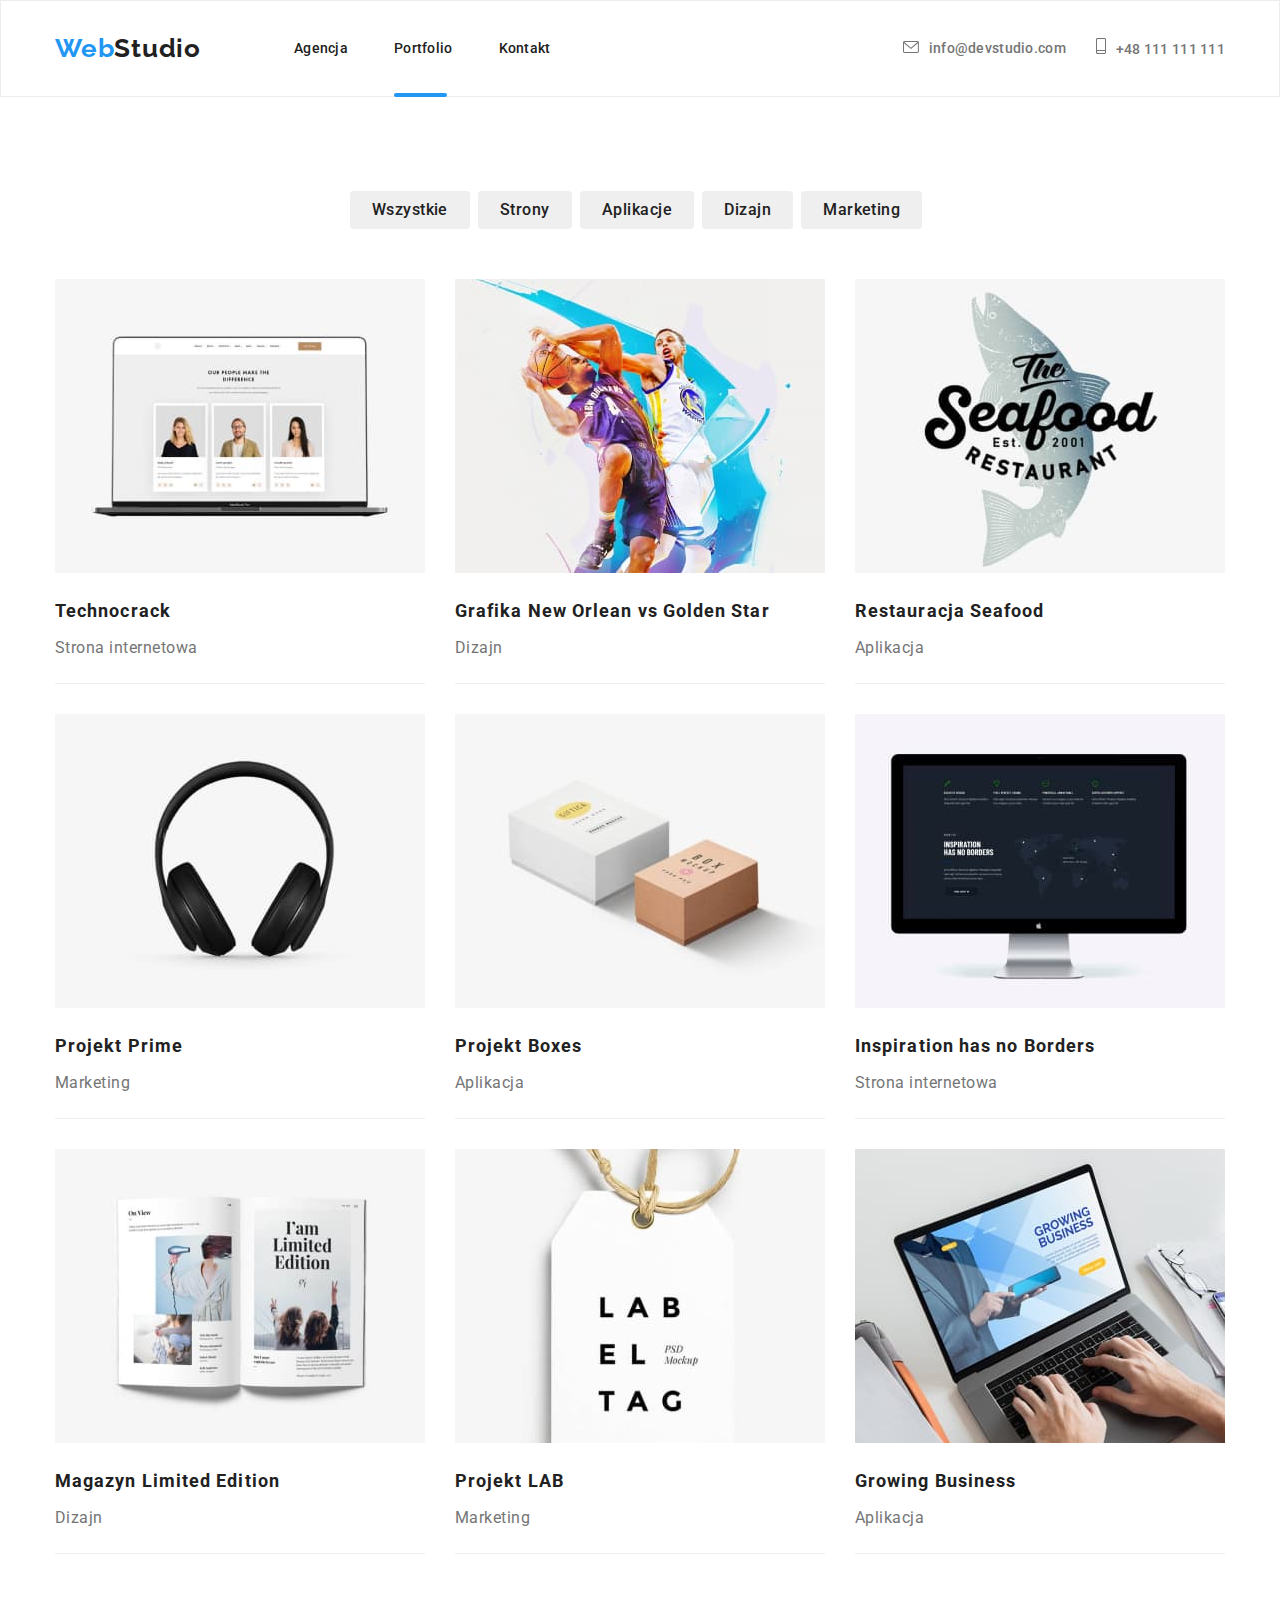
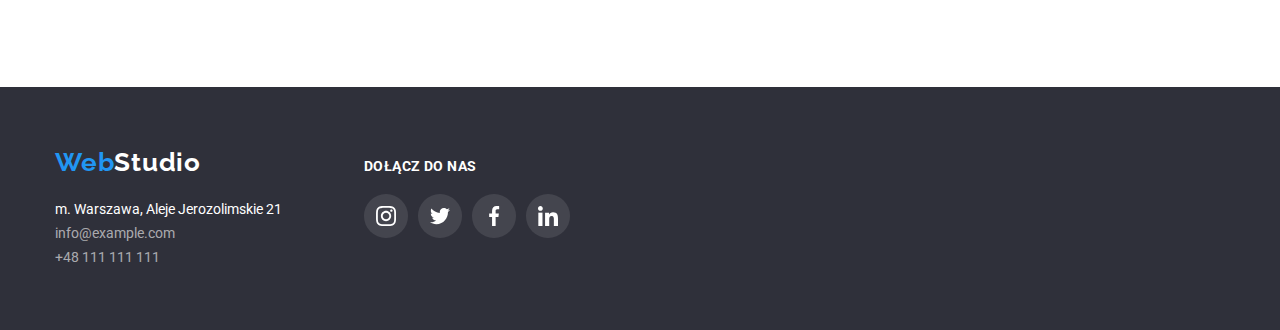
==== portfolio.html @ 40a204f6 "update" ====
<!DOCTYPE html>
<html lang="en">
  <head>
    <meta charset="UTF-8" />
    <meta http-equiv="X-UA-Compatible" content="IE=edge" />
    <meta name="viewport" content="width=device-width, initial-scale=1.0" />
    <link
      rel="stylesheet"
      href="https://cdnjs.cloudflare.com/ajax/libs/modern-normalize/1.0.0/modern-normalize.min.css"
    />
    <link rel="stylesheet" href="./css/styles.css" />
    <link rel="preconnect" href="https://fonts.gstatic.com" />
    <link
      href="https://fonts.googleapis.com/css2?family=Raleway:wght@700&family=Roboto:wght@400;500;700;900&display=swap"
      rel="stylesheet"
    />
    <title>Portfolio</title>
  </head>
  <body>
    <header class="header">
      <div class="container">
        <nav class="navigation">
          <a class="navigation-logo" href="./index.html"
            ><span class="logo-first-word">Web</span
            ><span class="logo-second-word-light-theme">Studio</span></a
          >
          <ul class="navigation-list list">
            <li class="navigation-list-item">
              <a class="navigation-list-item-link" href="./index.html"
                >Agencja</a
              >
            </li>
            <li class="navigation-list-item">
              <div class="decoration">
                <a class="navigation-list-item-link" href="#">Portfolio</a>
              </div>
            </li>
            <li class="navigation-list-item">
              <a class="navigation-list-item-link" href="./index.html"
                >Kontakt</a
              >
            </li>
          </ul>
        </nav>
        <ul class="contact-list list">
          <li class="contact-list-item">
            <a class="contact-list-item-link" href="mailto:info@devstudio.com">
              <svg class="icon-envelope">
                <use href="./images/icons.svg#icon-envelope"></use></svg
              >info@devstudio.com</a
            >
          </li>
          <li class="contact-list-item">
            <a class="contact-list-item-link" href="tel:+48111111111">
              <svg class="icon-smartphone">
                <use href="./images/icons.svg#icon-smartphone"></use></svg
              >+48 111 111 111</a
            >
          </li>
        </ul>
      </div>
    </header>
    <main>
      <!--filters-->

      <div class="filters">
        <div class="container">
          <ul class="buttons-list list">
            <li class="buttons-list-item">
              <button class="buttons-list-item-name" type="button">
                Wszystkie
              </button>
            </li>
            <li class="buttons-list-item">
              <button class="buttons-list-item-name" type="button">
                Strony
              </button>
            </li>
            <li class="buttons-list-item">
              <button class="buttons-list-item-name" type="button">
                Aplikacje
              </button>
            </li>
            <li class="buttons-list-item">
              <button class="buttons-list-item-name" type="button">
                Dizajn
              </button>
            </li>
            <li class="buttons-list-item">
              <button class="buttons-list-item-name" type="button">
                Marketing
              </button>
            </li>
          </ul>
        </div>
      </div>

      <!--projects-->
      <div class="projects">
        <div class="container">
          <ul class="projects-list list">
            <li class="projects-list-item">
              <div class="box">
                <div class="overlay">
                  <p class="overlay-text">
                    Technocrack jest popularną platformą wykorzystywaną do
                    rozpowszechniania koronawirusa. Firmy wykorzystują tę
                    platformę do celów szpiegowskich i ataków na
                    niezabezpieczone serwery konkurencji
                  </p>
                </div>
                <img
                  class="projects-list-item-photo"
                  src="./images/projects/projects-img1.jpg"
                  alt="Zdjęcie strony internetowej"
                  width="370"
                  height="294"
                />
              </div>
              <h3 class="projects-list-item-name">Technocrack</h3>
              <p class="projects-list-item-description">Strona internetowa</p>
            </li>

            <li class="projects-list-item">
              <div class="box">
                <div class="overlay">
                  <p class="overlay-text">
                    Technocrack jest popularną platformą wykorzystywaną do
                    rozpowszechniania koronawirusa. Firmy wykorzystują tę
                    platformę do celów szpiegowskich i ataków na
                    niezabezpieczone serwery konkurencji
                  </p>
                </div>
                <img
                  class="projects-list-item-photo"
                  src="./images/projects/projects-img2.jpg"
                  alt="Grafika koszykarzy New Orlean vs Golden Star"
                  width="370"
                  height="294"
                />
              </div>
              <h3 class="projects-list-item-name">
                Grafika New Orlean vs Golden Star
              </h3>
              <p class="projects-list-item-description">Dizajn</p>
            </li>
            <li class="projects-list-item">
              <div class="box">
                <div class="overlay">
                  <p class="overlay-text">
                    Technocrack jest popularną platformą wykorzystywaną do
                    rozpowszechniania koronawirusa. Firmy wykorzystują tę
                    platformę do celów szpiegowskich i ataków na
                    niezabezpieczone serwery konkurencji
                  </p>
                </div>
                <img
                  class="projects-list-item-photo"
                  src="./images/projects/projects-img3.jpg"
                  alt="Logo restauracji Seafood"
                  width="370"
                  height="294"
                />
              </div>
              <h3 class="projects-list-item-name">Restauracja Seafood</h3>
              <p class="projects-list-item-description">Aplikacja</p>
            </li>
            <li class="projects-list-item">
              <div class="box">
                <div class="overlay">
                  <p class="overlay-text">
                    Technocrack jest popularną platformą wykorzystywaną do
                    rozpowszechniania koronawirusa. Firmy wykorzystują tę
                    platformę do celów szpiegowskich i ataków na
                    niezabezpieczone serwery konkurencji
                  </p>
                </div>
                <img
                  class="projects-list-item-photo"
                  src="./images/projects/projects-img4.jpg"
                  alt="Zdjęcie przedstawiające słuchawki"
                  width="370"
                  height="294"
                />
              </div>
              <h3 class="projects-list-item-name">Projekt Prime</h3>
              <p class="projects-list-item-description">Marketing</p>
            </li>
            <li class="projects-list-item">
              <div class="box">
                <div class="overlay">
                  <p class="overlay-text">
                    Technocrack jest popularną platformą wykorzystywaną do
                    rozpowszechniania koronawirusa. Firmy wykorzystują tę
                    platformę do celów szpiegowskich i ataków na
                    niezabezpieczone serwery konkurencji
                  </p>
                </div>
                <img
                  class="projects-list-item-photo"
                  src="./images/projects/projects-img5.jpg"
                  alt="Zdjęcie dwóch pudełek"
                  width="370"
                  height="294"
                />
              </div>
              <h3 class="projects-list-item-name">Projekt Boxes</h3>
              <p class="projects-list-item-description">Aplikacja</p>
            </li>
            <li class="projects-list-item">
              <div class="box">
                <div class="overlay">
                  <p class="overlay-text">
                    Technocrack jest popularną platformą wykorzystywaną do
                    rozpowszechniania koronawirusa. Firmy wykorzystują tę
                    platformę do celów szpiegowskich i ataków na
                    niezabezpieczone serwery konkurencji
                  </p>
                </div>
                <img
                  class="projects-list-item-photo"
                  src="./images/projects/projects-img6.jpg"
                  alt="Zdjęcie strony internetowej Inspiartion has no Borders"
                  width="370"
                  height="294"
                />
              </div>
              <h3 class="projects-list-item-name">
                Inspiration has no Borders
              </h3>
              <p class="projects-list-item-description">Strona internetowa</p>
            </li>
            <li class="projects-list-item">
              <div class="box">
                <div class="overlay">
                  <p class="overlay-text">
                    Technocrack jest popularną platformą wykorzystywaną do
                    rozpowszechniania koronawirusa. Firmy wykorzystują tę
                    platformę do celów szpiegowskich i ataków na
                    niezabezpieczone serwery konkurencji
                  </p>
                </div>
                <img
                  class="projects-list-item-photo"
                  src="./images/projects/projects-img7.jpg"
                  alt="Zdjęcie przedstawiające dwie strony magazynu"
                  width="370"
                  height="294"
                />
              </div>
              <h3 class="projects-list-item-name">Magazyn Limited Edition</h3>
              <p class="projects-list-item-description">Dizajn</p>
            </li>
            <li class="projects-list-item">
              <div class="box">
                <div class="overlay">
                  <p class="overlay-text">
                    Technocrack jest popularną platformą wykorzystywaną do
                    rozpowszechniania koronawirusa. Firmy wykorzystują tę
                    platformę do celów szpiegowskich i ataków na
                    niezabezpieczone serwery konkurencji
                  </p>
                </div>
                <img
                  class="projects-list-item-photo"
                  src="./images/projects/projects-img8.jpg"
                  alt="Zdjęcie etykiety"
                  width="370"
                  height="294"
                />
              </div>
              <h3 class="projects-list-item-name">Projekt LAB</h3>
              <p class="projects-list-item-description">Marketing</p>
            </li>
            <li class="projects-list-item">
              <div class="box">
                <div class="overlay">
                  <p class="overlay-text">
                    Technocrack jest popularną platformą wykorzystywaną do
                    rozpowszechniania koronawirusa. Firmy wykorzystują tę
                    platformę do celów szpiegowskich i ataków na
                    niezabezpieczone serwery konkurencji
                  </p>
                </div>
                <img
                  class="projects-list-item-photo"
                  src="./images/projects/projects-img9.jpg"
                  alt="Aplikacja Growing Business wyświetlająca się na laptopie"
                  width="370"
                  height="294"
                />
              </div>
              <h3 class="projects-list-item-name">Growing Business</h3>
              <p class="projects-list-item-description">Aplikacja</p>
            </li>
          </ul>
        </div>
      </div>
    </main>
    <footer class="footer">
      <div class="container">
        <div class="footer-left-side">
          <a class="navigation-logo" href="#"
            ><span class="logo-first-word">Web</span
            ><span class="logo-second-word-dark-theme">Studio</span></a
          >
          <address class="address">
            <ul class="address-list list">
              <li class="address-list-item">
                <a
                  class="address-list-item-link-street"
                  href="https://goo.gl/maps/yhdsXDUsX37qRGJ78"
                  target="_blank"
                  >m. Warszawa, Aleje Jerozolimskie 21</a
                >
              </li>
              <li class="address-list-item">
                <a
                  class="address-list-item-link-e-mail"
                  href="mailto:info@example.com"
                  >info@example.com</a
                >
              </li>
              <li class="address-list-item">
                <a
                  class="address-list-item-link-phone-number"
                  href="tel:+48111111111"
                  >+48 111 111 111</a
                >
              </li>
            </ul>
          </address>
        </div>
        <div class="social-links">
          <h3 class="social-links-header">Dołącz do nas</h3>
          <ul class="social-list-dark-theme list">
            <li class="social-list-item-dark-theme">
              <a class="social-list-link-dark-theme" href="#">
                <svg class="social-icon">
                  <use href="./images/icons.svg#icon-instagram"></use>
                </svg>
              </a>
            </li>
            <li class="social-list-item-dark-theme">
              <a class="social-list-link-dark-theme" href="#">
                <svg class="social-icon">
                  <use href="./images/icons.svg#icon-twitter"></use>
                </svg>
              </a>
            </li>
            <li class="social-list-item-dark-theme">
              <a class="social-list-link-dark-theme" href="#">
                <svg class="social-icon">
                  <use href="./images/icons.svg#icon-facebook"></use>
                </svg>
              </a>
            </li>
            <li class="social-list-item-dark-theme">
              <a class="social-list-link-dark-theme" href="#">
                <svg class="social-icon">
                  <use href="./images/icons.svg#icon-linkedin"></use>
                </svg>
              </a>
            </li>
          </ul>
        </div>
      </div>
    </footer>
  </body>
</html>
---- css/styles.css ----
:root {
  --font-family: 'Raleway', sans-serif;

  --main-color: #2196f3;
  --main-font-color: #212121;
  --font-on-dark-theme-color: #ffffff;
  --font-in-description-color: #757575;
  --background-color-dark: #2f303a;
  --background-color-light: #ffffff;
  --background-color-selection: #c8e1ff;
  --font-contact-footer-color: rgba(255, 255, 255, 0.6);
  --border-color-header: #ececec;
  --border-color-cards: #eeeeee;
  --box-shadow-color-first: rgba(0, 0, 0, 0.12);
  --box-shadow-color-second: rgba(0, 0, 0, 0.14);
  --box-shadow-color-third: rgba(0, 0, 0, 0.2);
  --background-color-team: #f5f4fa;
  --background-color-advantages-icons: #f5f4fa;
  --background-color-team: #f5f4fa;
  --fill-icons: #afb1b8;
}
body {
  font-family: 'Roboto', sans-serif;
  color: var(--main-font-color);
}

h1,
h2,
h3,
h4,
h5,
h6 {
  margin: 0;
}
ul,
ol {
  padding: 0;
  margin: 0;
}
p {
  padding: 0;
}
img {
  display: block;
}
.list {
  list-style: none;
}

.container {
  width: 1200px;
  padding: 0 15px;
  align-items: center;
  margin: 0 auto;
}
.section {
  padding-top: 94px;
  padding-bottom: 94px;
}

/*===== COMPONENTS=====*/

.navigation-logo {
  font-family: var(--font-family);
  font-weight: 700;
  font-size: 26px;
  line-height: 1.192;
  text-decoration: none;
  letter-spacing: 0.03em;
  margin-right: 93px;
}
.logo-first-word {
  color: var(--main-color);
}
.logo-second-word-light-theme {
  color: var(--main-font-color);
}
.logo-second-word-dark-theme {
  color: var(--font-on-dark-theme-color);
}

.navigation-list-item-link,
.contact-list-item-link {
  font-weight: 500;
  font-size: 14px;
  line-height: 1.143;
  letter-spacing: 0.02em;
  color: var(--main-font-color);
  fill: var(--font-in-description-color);
  text-decoration: none;
  transition-property: color, fill;
  transition-duration: 250ms;
  transition-timing-function: cubic-bezier(0.4, 0, 0.2, 1);
}
.navigation-list-item-link:hover,
.navigation-list-item-link:focus,
.navigation-list-item-link:active,
.modal-btn:focus,
.modal-btn:active,
.address-list-item-link-street:hover,
.address-list-item-link-street:focus,
.address-list-item-link-street:active,
.address-list-item-link-e-mail:hover,
.address-list-item-link-e-mail:focus,
.address-list-item-link-e-mail:active,
.address-list-item-link-phone-number:hover,
.address-list-item-link-phone-number:focus,
.address-list-item-link-phone-number:active {
  color: var(--main-color);
}
.contact-list-item-link {
  color: var(--font-in-description-color);
}
.footer {
  background-color: var(--background-color-dark);
}
.header,
.advantages,
.about-us,
.team,
.filters,
.projects {
  background-color: var(--background-color-light);
}
.secondary-header {
  font-weight: 700;
  font-size: 36px;
  line-height: 1.167;
  text-align: center;
  letter-spacing: 0.03em;
  color: var(--main-font-color);
  margin-bottom: 50px;
}
::selection {
  background-color: var(--background-color-selection);
}
.decoration::after {
  content: '';
  display: flex;
  position: absolute;
  top: 93px;
  height: 4px;
  width: 53px;
  border-radius: 2px;
  background-color: var(--main-color);
  margin-right: 20px;
}

/*===== END COMPONENTS=====*/
/*===== HEADER =====*/
.header {
  border: 1px solid var(--border-color-header);
}
.header .container {
  display: flex;
  align-items: center;
  padding-top: 32px;
  padding-bottom: 32px;
}
.navigation {
  display: flex;
}
.navigation-list {
  display: flex;
  align-items: center;
}
.navigation-list-item:not(:last-child) {
  margin-right: 46px;
}

.header .contact-list {
  display: flex;
  align-items: center;
  margin-left: auto;
}

.contact-list-item-link:not(:last-child) {
  padding-right: 30px;
}
.icon-smartphone {
  width: 10px;
  height: 16px;
  margin-right: 10px;
  margin-left: 30px;
}
.icon-envelope {
  width: 16px;
  height: 12px;
  margin-right: 10px;
}

.contact-list-item-link:hover,
.contact-list-item-link:focus,
.contact-list-item-link:active {
  fill: var(--main-color);
  color: var(--main-color);
}

/*===== END HEADER =====*/

/*===== HERO =====*/
.hero {
  background-image: linear-gradient(
      rgba(47, 48, 58, 0.4),
      rgba(47, 48, 58, 0.4)
    ),
    url('../images/hero-background/background-img.jpg');

  background-repeat: no-repeat;
  background-size: 1600px;
  background-position: center;
}

.hero .container {
  display: flex;
  flex-direction: column;
  width: 1200px;
  justify-content: center;
  align-items: center;
  padding-top: 200px;
  padding-right: 452px;
  padding-bottom: 200px;
  padding-left: 452px;
}
.main-header {
  align-items: center;
  font-weight: 900;
  font-size: 44px;
  line-height: 1.364;
  text-align: center;
  letter-spacing: 0.06em;
  text-transform: uppercase;
  color: var(--font-on-dark-theme-color);
  width: 696px;
  padding-bottom: 30px;
}
.modal-btn {
  display: flex;
  font-weight: 700;
  font-size: 16px;
  line-height: 1.875;
  color: var(--main-font-color);
  background-color: var(--background-color-team);
  cursor: pointer;
  padding: 10px 41px;
  display: block;
  align-items: center;
  transition-property: color;
  transition-duration: 250ms;
  transition-timing-function: cubic-bezier(0.4, 0, 0.2, 1);
}
.modal-btn:hover {
  background-color: var(--main-color);
  color: var(--font-on-dark-theme-color);
}

/*===== END HERO =====*/
/*===== LOREM IPSUM =====*/

.advantages-list {
  display: flex;
  justify-content: space-between;
}
.advantages-list-item-header {
  display: flex;
  flex-wrap: wrap;
  font-weight: 700;
  font-size: 14px;
  line-height: 1.143;
  letter-spacing: 0.03em;
  text-transform: uppercase;
  color: var(--main-font-color);
  margin-bottom: 10px;
  width: 270px;
  padding-top: 30px;
}
.advantages-list-item-header:not(:last-child) {
  margin-right: 30px;
}

.advantages-list-item-description {
  display: flex;
  text-align: left;
  font-size: 14px;
  line-height: 1.714;
  letter-spacing: 0.03em;
  color: var(--font-in-description-color);
  width: 270px;
}
.advantages-icon {
  width: 70px;
  height: 70px;
  display: block;
}

.advantages-list-item-icon {
  display: flex;
  width: 270px;
  height: 120px;
  background-color: var(--background-color-advantages-icons);
  align-items: center;
  justify-content: center;
}

/*===== END LOREM IPSUM =====*/
/*===== ABOUT US =====*/
.about-us {
  padding-bottom: 94px;
}

.about-us-list {
  display: flex;
  justify-content: space-between;
}
.about-us-list-item:not(:last-child) {
  margin-right: 30px;
}

.container .secondary-header {
  display: flex;
  justify-content: center;
}
.thumb {
  position: relative;
  margin: 10px;
  overflow: hidden;
  background-color: var(--background-color-light);
}
.thumb > .label {
  position: absolute;
  bottom: 0;
  right: 0;
  margin: 0;
  padding: 27px 90px;
  border-bottom-left-radius: 4px;
  font-family: 'Roboto', sans-serif;
  font-weight: 700;
  font-size: 14px;
  line-height: 1.143;
  text-align: center;
  letter-spacing: 0.03em;
  text-transform: uppercase;
  background: linear-gradient(rgba(47, 48, 58, 0.8), rgba(47, 48, 58, 0.8));
  color: var(--font-on-dark-theme-color);
  width: 100%;
}
/*===== END ABOUT US =====*/
/*===== OUR TEAM =====*/
.team-list {
  display: flex;
  justify-content: space-between;
  background-color: var(--background-color-light);
}
.team-list-item {
  box-shadow: 0px 1px 3px var(--box-shadow-color-first),
    0px 1px 1px var(--box-shadow-color-second),
    0px 2px 1px var(--box-shadow-color-third);
  border-radius: 0px 0px 4px 4px;
}
.team-list-item:not(:last-child) {
  margin-right: 30px;
}

.team-list-item-name {
  padding-top: 30px;
  font-weight: 500;
  font-size: 16px;
  line-height: 1.188;
  letter-spacing: 0.03em;
  color: var(--main-font-color);
}
.team-list-item-job {
  font-size: 16px;
  line-height: 1.188;
  letter-spacing: 0.03em;
  color: var(--font-in-description-color);
  text-align: center;
}

.team-list-item-name {
  text-align: center;
}
.team {
  background-color: var(--background-color-team);
}

.social-list {
  display: flex;
  align-items: center;
  justify-content: center;
}

.social-list-link {
  display: flex;
  width: 44px;
  height: 44px;
  background-color: var(--background-color-light);
  fill: var(--fill-icons);
  border-radius: 50%;
  align-items: center;
  justify-content: center;
  margin-bottom: 30px;
  margin-left: 10px;
  transition-property: fill, background-color;
  transition-duration: 250ms;
  transition-timing-function: cubic-bezier(0.4, 0, 0.2, 1);
}

.social-icon {
  width: 20px;
  height: 20px;
}

.social-list-link:hover,
.social-list-link:focus,
.social-list-link-dark-theme:hover,
.social-list-link-dark-theme:focus {
  fill: var(--font-on-dark-theme-color);
  background-color: var(--main-color);
}
/*===== END OUR TEAM =====*/

/*===== OUR CLIENTS =====*/

.clients-list {
  display: flex;
  align-items: center;
  justify-content: space-between;
}

.clients-list-logo {
  display: flex;
  width: 170px;
  height: 92px;
  background-color: var(--background-color-light);
  fill: var(--fill-icons);
  border: 1px solid #afb1b8;
  border-radius: 10%;
  align-items: center;
  justify-content: center;
  transition-property: fill, border-color;
  transition-duration: 250ms;
  transition-timing-function: cubic-bezier(0.4, 0, 0.2, 1);
}

.clients-icon {
  width: 106px;
  height: 60px;
}

.clients-list-logo:hover,
.clients-list-logo:focus {
  fill: var(--main-color);
  border-color: var(--main-color);
}

/*===== END OUR CLIENTS =====*/

/*===== FOOTER =====*/
.footer {
  padding-top: 60px;
  padding-bottom: 60px;
}
.address {
  font-style: normal;
}
.address-list-item-link-street {
  font-size: 14px;
  line-height: 1.714;
  color: var(--font-on-dark-theme-color);
  text-decoration: none;
  padding-bottom: 9px;
  transition-property: color;
  transition-duration: 250ms;
  transition-timing-function: cubic-bezier(0.4, 0, 0.2, 1);
}
.address-list-item-link-e-mail,
.address-list-item-link-phone-number {
  font-size: 14px;
  line-height: 1.714;
  color: var(--font-contact-footer-color);
  text-decoration: none;
  padding-top: 9px;
  transition-duration: 250ms;
  transition-timing-function: cubic-bezier(0.4, 0, 0.2, 1);
}
.address-list {
  padding-top: 20px;
}
.social-links-header {
  font-size: 14px;
  line-height: 1.143;
  letter-spacing: 0.03em;
  text-transform: uppercase;
  color: var(--font-on-dark-theme-color);
}
.social-list-dark-theme {
  display: flex;
}
.social-list-link-dark-theme {
  display: flex;
  width: 44px;
  height: 44px;
  background: linear-gradient(
    rgba(255, 255, 255, 0.1),
    rgba(255, 255, 255, 0.1)
  );
  fill: var(--font-on-dark-theme-color);
  border-radius: 50%;
  align-items: center;
  justify-content: center;
  margin-top: 20px;
  transition-property: fill, background-color;
  transition-duration: 250ms;
  transition-timing-function: cubic-bezier(0.4, 0, 0.2, 1);
}
.social-list-item-dark-theme:not(:last-child) {
  padding-right: 10px;
}
.footer .container {
  display: flex;
  align-items: baseline;
}
.social-links {
  margin-left: 70px;
}

/*===== PORTFOLIO =====*/
.buttons-list {
  display: flex;
  justify-content: center;
  padding-left: 510px;
  padding-right: 518px;
  margin-top: 94px;
  margin-bottom: 50px;
}

.buttons-list-item-name {
  padding: 6px 22px;
  color: transparent;
  border: none;
  transition-property: color, background-color;
  transition-duration: 250ms;
  transition-timing-function: cubic-bezier(0.4, 0, 0.2, 1);
}
.buttons-list-item:not(:last-child) {
  padding-right: 8px;
}

.buttons-list-item-name {
  font-weight: 500;
  font-size: 16px;
  line-height: 1.625;
  text-align: center;
  letter-spacing: 0.03em;
  color: var(--main-font-color);
  border-radius: 4px;
}
.buttons-list-item-name:hover,
.buttons-list-item-name:focus,
.buttons-list-item-name:active {
  color: var(--font-on-dark-theme-color);
  background-color: var(--main-color);
  cursor: pointer;
}
.buttons-list-item:hover,
.buttons-list-item:focus {
  box-shadow: 10px 10px 8px 2px rgba(0, 0, 0, 0.3);
}
.buttons-list-item {
  transition-duration: 250ms;
  transition-timing-function: cubic-bezier(0.4, 0, 0.2, 1);
}

.projects-list {
  display: flex;
  justify-content: space-between;
  flex-wrap: wrap;
  margin-top: 34px;
}
.projects-list-item {
  border-bottom: 1px solid var(--border-color-cards);
  margin-bottom: 30px;
  transition-duration: 250ms;
  transition-timing-function: cubic-bezier(0.4, 0, 0.2, 1);
}

.projects-list-item-name {
  font-weight: 700;
  font-size: 18px;
  line-height: 2;
  letter-spacing: 0.06em;
  color: var(--main-font-color);
  margin-top: 20px;
}
.projects-list-item-description {
  font-size: 16px;
  line-height: 1.875;
  letter-spacing: 0.03em;
  color: var(--font-in-description-color);
  margin-top: 4px;
  margin-bottom: 20px;
}
.projects {
  margin-bottom: 103px;
}
.projects-list-item:hover,
.projects-list-item:focus {
  box-shadow: 10px 10px 8px 2px rgba(0, 0, 0, 0.3);
}

.box {
  position: relative;
  width: 370px;
  height: 294px;
  margin-left: auto;
  margin-right: auto;
  background-color: transparent;
  overflow: hidden;
}

.projects-list-item:hover .overlay {
  transform: translatey(0);
}

.overlay {
  position: absolute;
  top: 0;
  left: 0;
  width: 100%;
  height: 100%;
  background: linear-gradient(rgba(33, 150, 243, 0.9), rgba(33, 150, 243, 0.9));

  transform: translatey(100%);
  transition: transform 250ms cubic-bezier(0.4, 0, 0.2, 1);
}

.overlay > .overlay-text {
  color: var(--font-on-dark-theme-color);
  margin: 0;
  position: absolute;
  font-family: 'Roboto', sans-serif;
  font-style: normal;
  font-weight: normal;
  font-size: 18px;
  line-height: 1.556;
  letter-spacing: 0.03em;
  padding-top: 49px;
  padding-right: 45px;
  padding-bottom: 49px;
  padding-left: 24px;
}

/*===== END PORTFOLIO =====*/

/*===== BACKDROP =====*/
.backdrop {
  position: fixed;
  left: 0;
  top: 0;
  width: 100%;
  height: 100%;
  background-color: rgba(0, 0, 0, 0.2);
  transition: opacity 3000ms cubic-bezier(0.165, 0.84, 0.44, 1),
    visibility 3000ms cubic-bezier(0.175, 0.885, 0.32, 1.275);
  /*transform 250ms cubic-bezier(0.4, 0, 0.2, 1);*/
}

.modal {
  position: absolute;
  top: 50%;
  left: 50%;
  transform: translate(-50%, -50%);
  width: 528px;
  min-height: 581px;
  background-color: var(--background-color-light);
  border-radius: 4px;
}

.close-btn {
  position: absolute;
  top: 8px;
  right: 8px;

  width: 30px;
  height: 30px;
  background-color: transparent;
  border: 1px solid rgba(0, 0, 0, 0.1);
  border-radius: 50%;
  cursor: pointer;
}
.is-hidden {
  opacity: 0;
  visibility: hidden;
  pointer-events: none;
  transition: opacity 3000ms cubic-bezier(0.165, 0.84, 0.44, 1),
    visibility 3000ms cubic-bezier(0.175, 0.885, 0.32, 1.275);
}
/*===== END BACKDROP =====*/
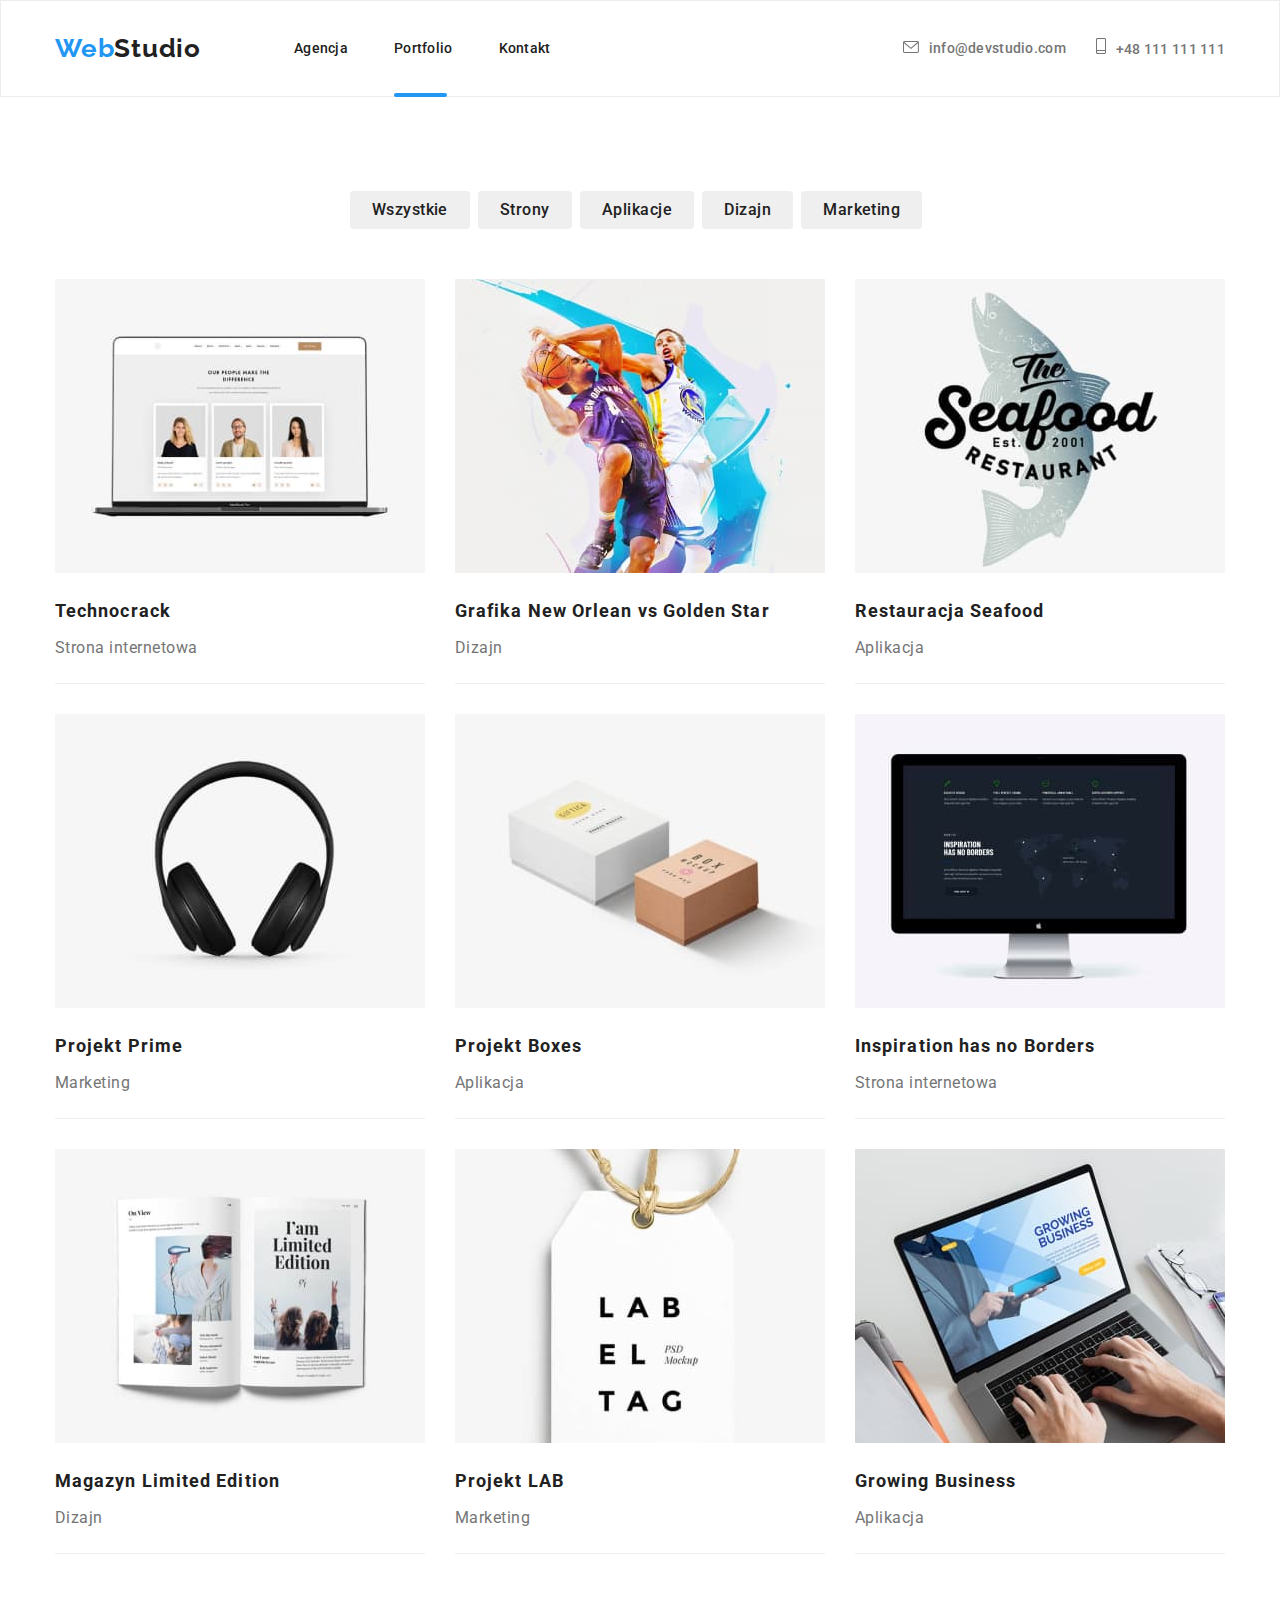
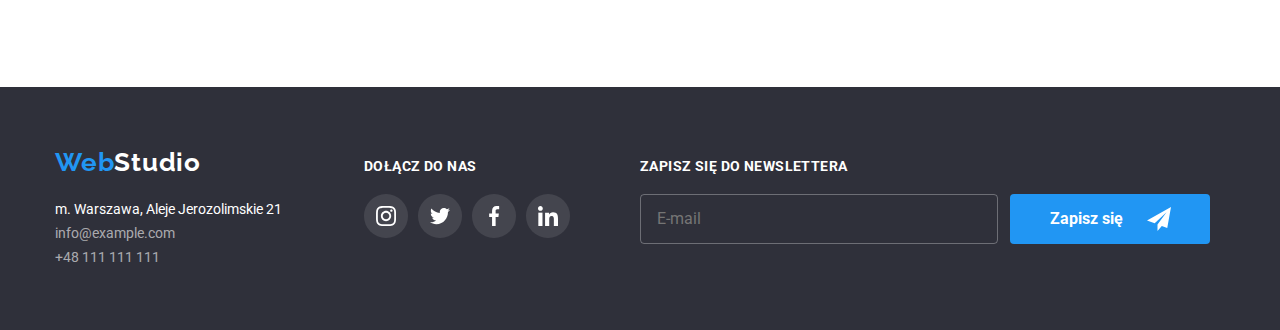
==== commit c809c16e: "update" ====
--- a/portfolio.html
+++ b/portfolio.html
@@ -364,6 +364,25 @@
             </li>
           </ul>
         </div>
+        <div class="newsletter">
+          <form method="POST" class="newsletter-form">
+            <h3 class="newsletter-header">Zapisz się do newslettera</h3>
+            <div class="newsletter-input">
+              <input
+                type="email"
+                name="email"
+                placeholder="E-mail"
+                class="newsletter-e-mail"
+              />
+
+              <button class="newsletter-btn" type="submit">
+                Zapisz się<svg class="icon-send">
+                  <use href="./images/icons.svg#icon-send"></use>
+                </svg>
+              </button>
+            </div>
+          </form>
+        </div>
       </div>
     </footer>
   </body>
--- a/css/styles.css
+++ b/css/styles.css
@@ -18,6 +18,8 @@
   --background-color-advantages-icons: #f5f4fa;
   --background-color-team: #f5f4fa;
   --fill-icons: #afb1b8;
+  --modal-form-title-font: #212121;
+  --newsletter-e-mail-color: rgba(255, 255, 255, 0.6);
 }
 body {
   font-family: 'Roboto', sans-serif;
@@ -524,6 +526,76 @@
 .social-links {
   margin-left: 70px;
 }
+.newsletter {
+  margin-left: 70px;
+}
+.newsletter-header {
+  font-weight: 700;
+  font-family: 'Roboto', sans-serif;
+  font-size: 14px;
+  line-height: 1.143;
+  letter-spacing: 0.03em;
+  text-transform: uppercase;
+  color: var(--font-on-dark-theme-color);
+  margin-bottom: 20px;
+}
+
+.newsletter-input {
+  display: flex;
+  flex-direction: row;
+  align-items: center;
+}
+
+.newsletter-e-mail {
+  background: transparent;
+  width: 358px;
+  height: 50px;
+  border: 1px solid rgba(255, 255, 255, 0.3);
+  border-radius: 4px;
+  margin-right: 12px;
+  padding-left: 16px;
+  transition-duration: 250ms;
+  transition-timing-function: cubic-bezier(0.4, 0, 0.2, 1);
+}
+
+.newsletter-email::placeholder {
+  font-family: 'Roboto', sans-serif;
+  letter-spacing: 0.03em;
+  font-size: 16px;
+  line-height: 1.25;
+  color: var(--newsletter-e-mail-color);
+}
+
+.newsletter-e-mail:focus {
+  border-color: var(--main-color);
+  outline: none;
+  cursor: pointer;
+}
+.newsletter-btn {
+  display: flex;
+  justify-content: center;
+  align-items: center;
+  font-weight: 700;
+  font-size: 16px;
+  line-height: 1.875;
+  color: var(--font-on-dark-theme-color);
+  background-color: var(--main-color);
+  cursor: pointer;
+  border-radius: 4px;
+  width: 200px;
+  height: 50px;
+  border: none;
+  transition-duration: 250ms;
+  transition-timing-function: cubic-bezier(0.4, 0, 0.2, 1);
+}
+.newsletter-btn:hover {
+  box-shadow: 0px 4px 4px rgba(0, 0, 0, 0.15);
+}
+.icon-send {
+  width: 24px;
+  height: 24px;
+  margin-left: 24px;
+}
 
 /*===== PORTFOLIO =====*/
 .buttons-list {
@@ -663,7 +735,6 @@
   background-color: rgba(0, 0, 0, 0.2);
   transition: opacity 3000ms cubic-bezier(0.165, 0.84, 0.44, 1),
     visibility 3000ms cubic-bezier(0.175, 0.885, 0.32, 1.275);
-  /*transform 250ms cubic-bezier(0.4, 0, 0.2, 1);*/
 }
 
 .modal {
@@ -675,6 +746,7 @@
   min-height: 581px;
   background-color: var(--background-color-light);
   border-radius: 4px;
+  padding: 40px;
 }
 
 .close-btn {
@@ -696,4 +768,180 @@
   transition: opacity 3000ms cubic-bezier(0.165, 0.84, 0.44, 1),
     visibility 3000ms cubic-bezier(0.175, 0.885, 0.32, 1.275);
 }
+.modal-form {
+  display: flex;
+  justify-content: center;
+  align-items: flex-start;
+  flex-direction: column;
+}
+.modal-form-title {
+  font-family: 'Roboto', sans-serif;
+  font-weight: 700;
+  font-size: 20px;
+  line-height: 1.15;
+  text-align: center;
+  align-items: center;
+  letter-spacing: 0.03em;
+  color: var(--modal-form-title-font);
+  margin-bottom: 12px;
+  width: 100%;
+}
+.modal-label {
+  font-family: 'Roboto', sans-serif;
+  font-size: 12px;
+  line-height: 1.167;
+  letter-spacing: 0.01em;
+  color: var(--font-in-description-color);
+  margin-bottom: 4px;
+}
+.modal-input {
+  border: 1px solid rgba(33, 33, 33, 0.2);
+  box-sizing: border-box;
+  border-radius: 4px;
+  width: 100%;
+  padding-bottom: 10px;
+  padding-left: 30px;
+  padding-top: 10px;
+  height: 40px;
+  transition-duration: 250ms;
+  transition-timing-function: cubic-bezier(0.4, 0, 0.2, 1);
+}
+.modal-textarea {
+  border: 1px solid rgba(33, 33, 33, 0.2);
+  box-sizing: border-box;
+  border-radius: 4px;
+  width: 100%;
+  margin-bottom: 20px;
+  height: 120px;
+  padding: 12px 16px;
+  font-family: 'Roboto', sans-serif;
+  font-size: 12px;
+  line-height: 1.167;
+  letter-spacing: 0.01em;
+}
+
+.modal-textarea::placeholder {
+  font-family: 'Roboto', sans-serif;
+  font-size: 12px;
+  line-height: 1.167;
+  letter-spacing: 0.01em;
+  color: rgba(117, 117, 117, 0.5);
+}
+.policy-label-text {
+  font-family: 'Roboto', sans-serif;
+  font-size: 14px;
+  line-height: 1.714;
+  letter-spacing: 0.03em;
+  color: var(--font-in-description-color);
+  display: flex;
+  align-items: center;
+  justify-content: center;
+}
+.modal-policy-text-link {
+  font-family: 'Roboto', sans-serif;
+  font-size: 14px;
+  line-height: 1.714;
+  letter-spacing: 0.03em;
+  color: var(--main-color);
+}
+.modal-btn-form {
+  background: var(--main-color);
+  border-radius: 4px;
+  border: none;
+  font-family: 'Roboto', sans-serif;
+  font-weight: 700;
+  font-size: 16px;
+  line-height: 1.875;
+  text-align: center;
+  letter-spacing: 0.06em;
+  color: var(--font-on-dark-theme-color);
+  padding: 10px 76px;
+  border-color: var(--main-color);
+  cursor: pointer;
+  transition-duration: 250ms;
+  transition-timing-function: cubic-bezier(0.4, 0, 0.2, 1);
+}
+.modal-btn-form:hover {
+  box-shadow: 0px 4px 4px rgba(0, 0, 0, 0.15);
+}
+.modal-policy-wrapper {
+  display: flex;
+  justify-content: center;
+  align-items: center;
+  flex-direction: column;
+  margin: 0 auto;
+}
+.modal-disclaimer-wrapper {
+  display: flex;
+  justify-content: center;
+  align-items: center;
+  margin-bottom: 30px;
+}
+
+.icon-name {
+  width: 12px;
+  height: 12px;
+}
+
+.modal-input-wrapper {
+  position: relative;
+  width: 100%;
+  margin-bottom: 10px;
+}
+.modal-form-icon {
+  position: absolute;
+  top: 50%;
+  left: 3%;
+  transform: translateY(-50%);
+}
+.icon-phone {
+  width: 13px;
+  height: 13px;
+}
+.icon-e-mail {
+  width: 15px;
+  height: 12px;
+}
+.modal-input:focus {
+  outline: none;
+  border-color: var(--main-color);
+}
+.modal-input:focus + .modal-form-icon {
+  outline: none;
+  fill: var(--main-color);
+  border-color: var(--main-color);
+}
+.modal-textarea:focus {
+  outline: none;
+  border-color: var(--main-color);
+}
+
+.policy-label-text::before {
+  display: inline-block;
+  content: '';
+  width: 16px;
+  height: 16px;
+  border: 2px solid #000;
+  border-radius: 2px;
+  margin-right: 8px;
+  transition-duration: 250ms;
+  transition-timing-function: cubic-bezier(0.4, 0, 0.2, 1);
+}
+.modal-checkbox:checked + .policy-label-text::before {
+  background-color: var(--main-color);
+  border: none;
+  background-image: url('../images/icon-checkbox.svg');
+  background-repeat: no-repeat;
+  background-position: center;
+}
+.visually-hidden {
+  position: absolute !important;
+  clip: rect(1px 1px 1px 1px);
+  clip: rect(1px, 1px, 1px, 1px);
+  padding: 0 !important;
+  border: 0 !important;
+  height: 1px !important;
+  width: 1px !important;
+  overflow: hidden;
+}
 /*===== END BACKDROP =====*/
